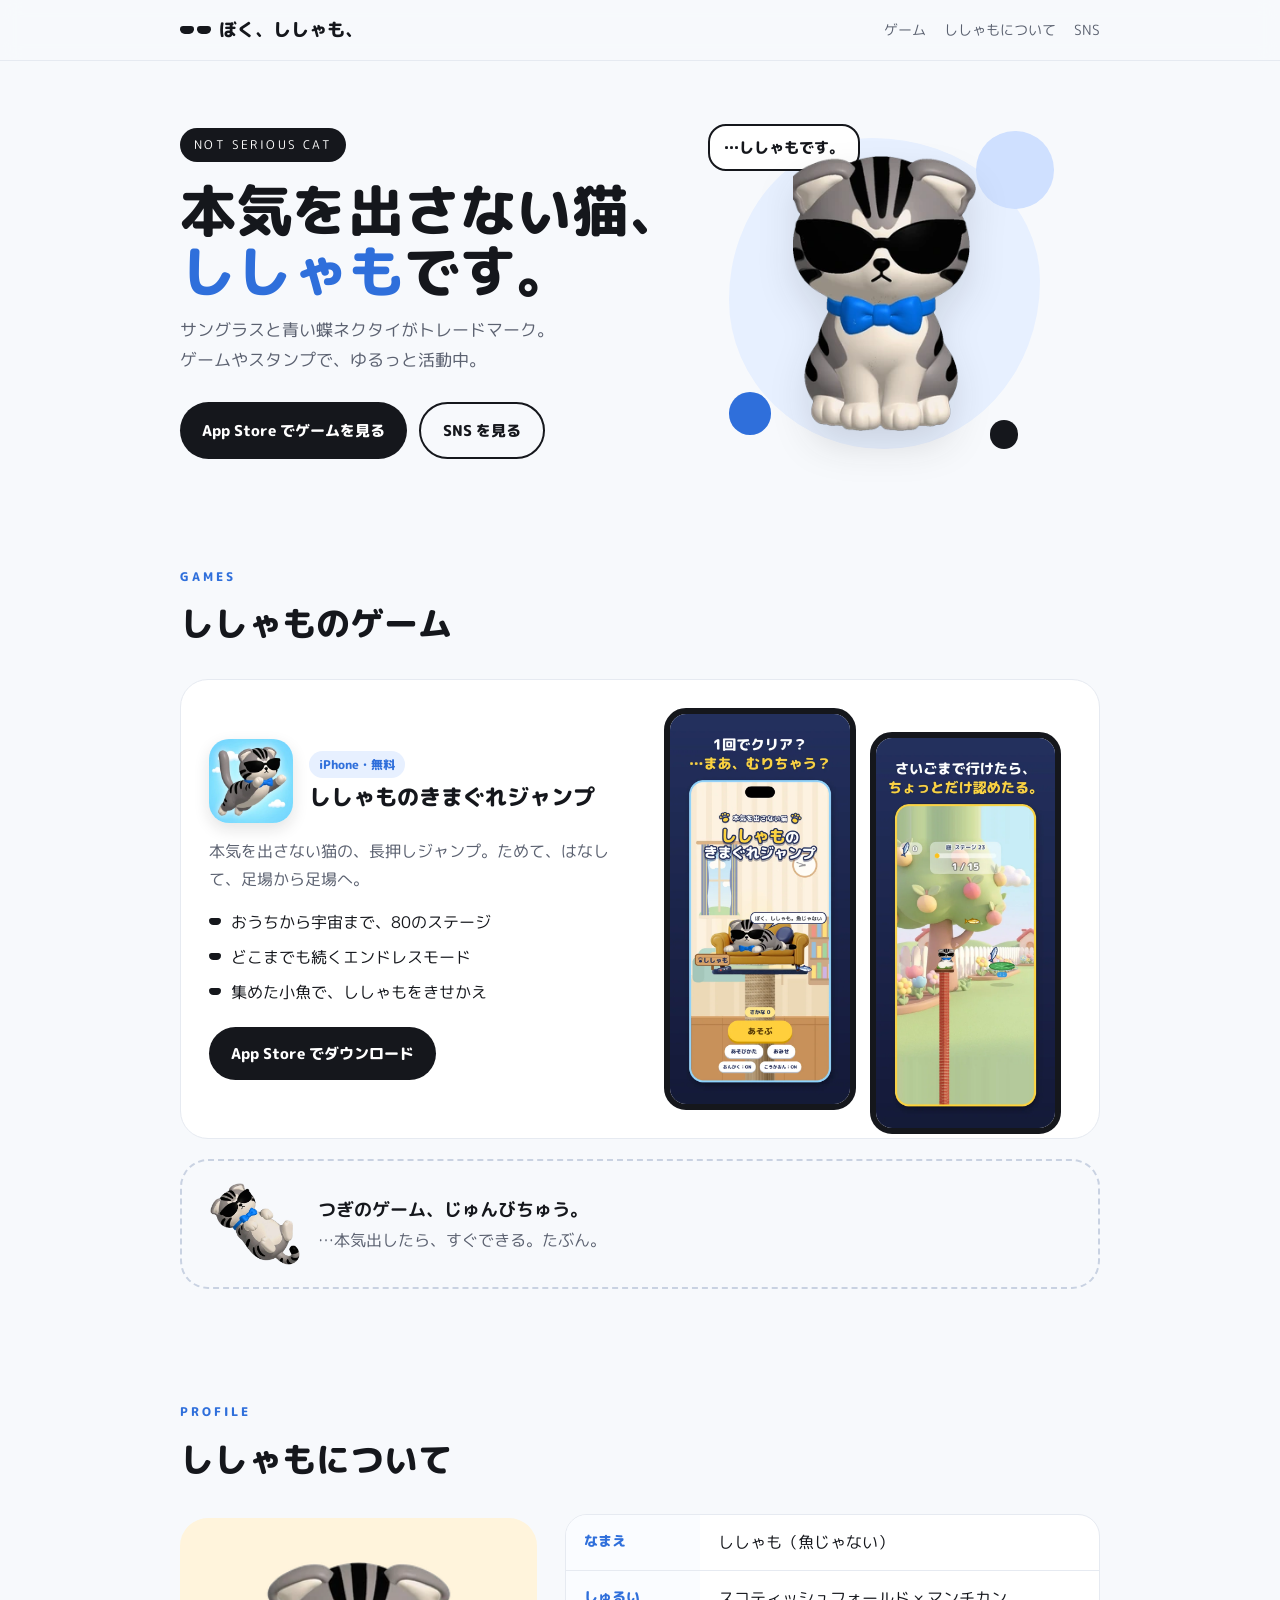
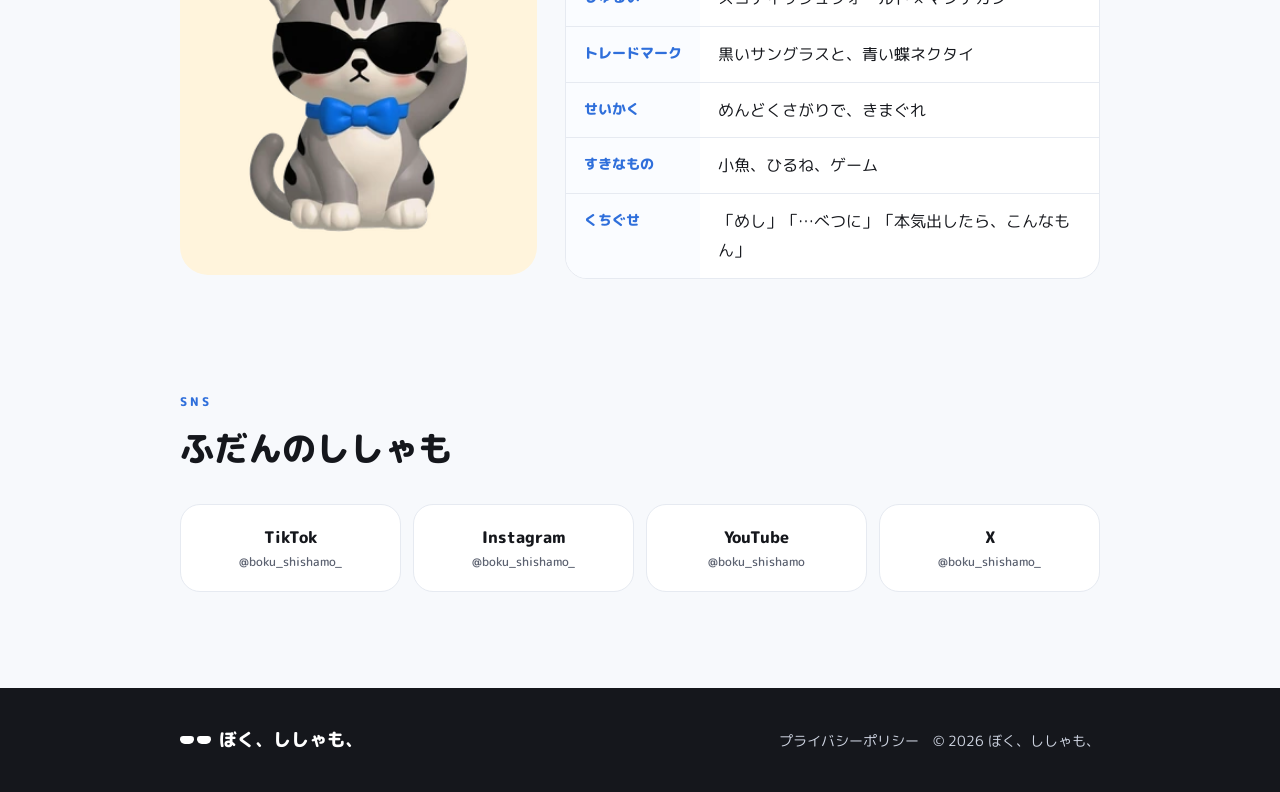
==== index.html @ 7cb2e0a2 "Add files via upload" ====
<!DOCTYPE html>
<html lang="ja">
<head>
<meta charset="UTF-8">
<meta name="viewport" content="width=device-width, initial-scale=1">
<title>ぼく、ししゃも、｜本気を出さない猫 公式サイト</title>
<meta name="description" content="本気を出さない猫「ししゃも」の公式サイト。ゲーム「ししゃものきまぐれジャンプ」配信中。">
<meta property="og:title" content="ぼく、ししゃも、｜本気を出さない猫 公式サイト">
<meta property="og:description" content="…魚じゃないです。本気出さない猫やってます。">
<meta property="og:image" content="https://shishamo-official.github.io/ogp.jpg">
<link rel="apple-touch-icon" href="apple-touch-icon.png">
<link rel="icon" href="apple-touch-icon.png">
<link rel="preconnect" href="https://fonts.googleapis.com">
<link rel="preconnect" href="https://fonts.gstatic.com" crossorigin>
<link href="https://fonts.googleapis.com/css2?family=M+PLUS+Rounded+1c:wght@500;800&display=swap" rel="stylesheet">
<style>
:root{--ink:#15171c;--sub:#5b6170;--blue:#2f6fdb;--sky:#e7f0ff;--bg:#f7f9fc;--card:#fff;--line:#e6eaf1;--cream:#fff4dc}
*{box-sizing:border-box;margin:0}
body{background:var(--bg);color:var(--ink);font:16px/1.8 "M PLUS Rounded 1c","Hiragino Maru Gothic ProN",system-ui,sans-serif;-webkit-font-smoothing:antialiased}
a{color:inherit;text-decoration:none}
.wrap{max-width:960px;margin:0 auto;padding:0 20px}
header.nav{position:sticky;top:0;z-index:10;background:rgba(247,249,252,.85);backdrop-filter:blur(10px);border-bottom:1px solid var(--line)}
.nav .wrap{display:flex;align-items:center;justify-content:space-between;height:60px}
.logo{display:flex;align-items:center;gap:8px;font-weight:800;font-size:18px}
.glasses{display:inline-flex;gap:3px}.glasses i{display:block;width:14px;height:8px;background:var(--ink);border-radius:4px 4px 6px 6px}
.nav ul{display:flex;gap:18px;list-style:none;padding:0;font-size:14px;color:var(--sub)}
.nav ul a:hover{color:var(--blue)}
.hero{padding:56px 0 40px}
.hero .wrap{display:grid;grid-template-columns:1.1fr .9fr;gap:24px;align-items:center}
.pill{display:inline-block;background:var(--ink);color:#fff;font-size:12px;letter-spacing:.2em;padding:6px 14px;border-radius:999px}
h1{font-size:clamp(34px,5.4vw,56px);line-height:1.1;font-weight:800;margin:18px 0 12px}
h1 .bl{color:var(--blue)}
.nw{white-space:nowrap}
.lead{color:var(--sub);font-size:17px}
.cta{display:flex;flex-wrap:wrap;gap:12px;margin-top:26px}
.btn{display:inline-flex;align-items:center;gap:10px;border-radius:999px;padding:13px 22px;font-weight:800;font-size:15px;transition:transform .15s}
.btn:hover{transform:translateY(-2px)}
.btn.dark{background:var(--ink);color:#fff}
.btn.line{border:2px solid var(--ink)}
.stage{position:relative;aspect-ratio:1;display:grid;place-items:center}
.blob{position:absolute;inset:6%;background:var(--sky);border-radius:46% 54% 50% 50%/52% 46% 54% 48%}
.dot{position:absolute;border-radius:50%}
.d1{width:22%;height:22%;background:#cfe0ff;right:2%;top:4%}.d2{width:12%;height:12%;background:var(--blue);left:6%;bottom:10%}.d3{width:8%;height:8%;background:var(--ink);right:12%;bottom:6%}
.cat{position:relative;width:52%;cursor:pointer;filter:drop-shadow(0 18px 18px rgba(21,23,28,.12));animation:float 4s ease-in-out infinite;user-select:none;-webkit-user-drag:none}
@keyframes float{50%{transform:translateY(-8px)}}
.bubble{position:absolute;top:2%;left:0;background:#fff;border:2px solid var(--ink);border-radius:18px;padding:8px 14px;font-weight:800;font-size:15px;white-space:nowrap}
.bubble:after{content:"";position:absolute;right:18px;bottom:-10px;width:14px;height:14px;background:#fff;border-right:2px solid var(--ink);border-bottom:2px solid var(--ink);transform:rotate(45deg)}
section{padding:56px 0}
.label{font-size:12px;letter-spacing:.25em;color:var(--blue);font-weight:800}
h2{font-size:clamp(26px,4vw,34px);font-weight:800;margin:6px 0 24px}
.game{background:var(--card);border:1px solid var(--line);border-radius:28px;padding:28px;display:grid;grid-template-columns:1fr 1fr;gap:28px;align-items:center}
.ghead{display:flex;gap:16px;align-items:center}
.ghead img{width:84px;height:84px;border-radius:20px;box-shadow:0 6px 16px rgba(21,23,28,.12)}
.tag{display:inline-block;background:var(--sky);color:var(--blue);font-size:12px;font-weight:800;padding:3px 10px;border-radius:999px}
.game h3{font-size:22px;font-weight:800;line-height:1.35;margin-top:4px}
.game p{color:var(--sub);margin:14px 0 4px}
.feats{list-style:none;padding:0;margin:14px 0 20px;display:grid;gap:6px}
.feats li{padding-left:22px;position:relative}.feats li:before{content:"";position:absolute;left:0;top:.62em;width:12px;height:7px;background:var(--ink);border-radius:3px 3px 5px 5px}
.shots{display:flex;gap:14px;justify-content:center}
.shots img{width:46%;border-radius:22px;border:6px solid var(--ink);background:var(--ink)}
.shots img:last-child{transform:translateY(24px)}
.next{margin-top:20px;border:2px dashed #c9d2e2;border-radius:28px;padding:22px 28px;display:flex;align-items:center;gap:18px;color:var(--sub)}
.next img{width:90px}
.next b{color:var(--ink);font-size:18px}
.profile{display:grid;grid-template-columns:.8fr 1.2fr;gap:28px;align-items:center}
.profile .ph{background:var(--cream);border-radius:28px;aspect-ratio:1;display:grid;place-items:center}
.profile .ph img{width:62%}
dl{display:grid;grid-template-columns:auto 1fr;gap:0;background:var(--card);border:1px solid var(--line);border-radius:22px;overflow:hidden}
dt,dd{padding:13px 18px;border-bottom:1px solid var(--line)}
dt{font-weight:800;font-size:14px;color:var(--blue);background:#fafcff}
dl>*:nth-last-child(-n+2){border-bottom:0}
.sns{display:grid;grid-template-columns:repeat(4,1fr);gap:12px}
.sns a{background:var(--card);border:1px solid var(--line);border-radius:20px;padding:18px 12px;text-align:center;font-weight:800;transition:transform .15s,border-color .15s}
.sns a:hover{transform:translateY(-2px);border-color:var(--blue)}
.sns small{display:block;color:var(--sub);font-weight:500;font-size:12px}
footer{background:var(--ink);color:#cfd5e2;margin-top:40px;padding:36px 0;font-size:14px}
footer .wrap{display:flex;flex-wrap:wrap;justify-content:space-between;gap:12px;align-items:center}
footer a:hover{color:#fff}
footer .logo{color:#fff}.footer .glasses i,footer .glasses i{background:#fff}
@media(max-width:760px){
 .nav ul{display:none}
 .hero{padding-top:28px}
 .hero .wrap,.game,.profile{grid-template-columns:1fr}
 .stage{order:-1;max-width:360px;margin:0 auto;width:100%}
 .hero .txt{text-align:center}
 .lead{font-size:14.5px}
 .bubble{top:-3%;left:0}.cta{justify-content:center}
 .game{padding:22px}.shots img:last-child{transform:none}
 .sns{grid-template-columns:repeat(2,1fr)}
 .profile .ph{max-width:300px;margin:0 auto;width:100%}
 dl{grid-template-columns:1fr}
 dt{border-bottom:0;padding-bottom:0;background:none;font-size:12px}
 dd{padding-top:2px}
}
</style>
</head>
<body>
<header class="nav"><div class="wrap">
  <a class="logo" href="#"><span class="glasses"><i></i><i></i></span>ぼく、ししゃも、</a>
  <ul><li><a href="#games">ゲーム</a></li><li><a href="#about">ししゃもについて</a></li><li><a href="#sns">SNS</a></li></ul>
</div></header>

<section class="hero"><div class="wrap">
  <div class="txt">
    <span class="pill">NOT SERIOUS CAT</span>
    <h1><span class="nw">本気を出さない猫、</span><br><span class="bl">ししゃも</span>です。</h1>
    <p class="lead">サングラスと青い蝶ネクタイがトレードマーク。<br>ゲームやスタンプで、ゆるっと活動中。</p>
    <div class="cta">
      <a class="btn dark" href="https://apps.apple.com/jp/app/id6834846953" target="_blank" rel="noopener">App Store でゲームを見る</a>
      <a class="btn line" href="#sns">SNS を見る</a>
    </div>
  </div>
  <div class="stage">
    <div class="blob"></div><div class="dot d1"></div><div class="dot d2"></div><div class="dot d3"></div>
    <div class="bubble" id="bubble">…ししゃもです。</div>
    <img class="cat" id="cat" src="cat.webp" alt="サングラスをかけた猫のししゃも">
  </div>
</div></section>

<section id="games"><div class="wrap">
  <div class="label">GAMES</div>
  <h2>ししゃものゲーム</h2>
  <div class="game">
    <div>
      <div class="ghead">
        <img src="icon_jump.webp" alt="ししゃものきまぐれジャンプのアイコン">
        <div><span class="tag">iPhone・無料</span><h3>ししゃものきまぐれジャンプ</h3></div>
      </div>
      <p>本気を出さない猫の、長押しジャンプ。ためて、はなして、足場から足場へ。</p>
      <ul class="feats">
        <li>おうちから宇宙まで、80のステージ</li>
        <li>どこまでも続くエンドレスモード</li>
        <li>集めた小魚で、ししゃもをきせかえ</li>
      </ul>
      <a class="btn dark" href="https://apps.apple.com/jp/app/id6834846953" target="_blank" rel="noopener">App Store でダウンロード</a>
    </div>
    <div class="shots">
      <img src="jump_shot1.webp" alt="ゲーム画面1">
      <img src="jump_shot2.webp" alt="ゲーム画面2">
    </div>
  </div>
  <div class="next">
    <img src="cat_belly.webp" alt="">
    <div><b>つぎのゲーム、じゅんびちゅう。</b><br>…本気出したら、すぐできる。たぶん。</div>
  </div>
</div></section>

<section id="about"><div class="wrap">
  <div class="label">PROFILE</div>
  <h2>ししゃもについて</h2>
  <div class="profile">
    <div class="ph"><img src="cat_shy.webp" alt="てれるししゃも"></div>
    <dl>
      <dt>なまえ</dt><dd>ししゃも（魚じゃない）</dd>
      <dt>しゅるい</dt><dd>スコティッシュフォールド × マンチカン</dd>
      <dt>トレードマーク</dt><dd>黒いサングラスと、青い蝶ネクタイ</dd>
      <dt>せいかく</dt><dd>めんどくさがりで、きまぐれ</dd>
      <dt>すきなもの</dt><dd>小魚、ひるね、ゲーム</dd>
      <dt>くちぐせ</dt><dd>「めし」「…べつに」「本気出したら、こんなもん」</dd>
    </dl>
  </div>
</div></section>

<section id="sns"><div class="wrap">
  <div class="label">SNS</div>
  <h2>ふだんのししゃも</h2>
  <div class="sns">
    <a href="https://www.tiktok.com/@boku_shishamo_" target="_blank" rel="noopener">TikTok<small>@boku_shishamo_</small></a>
    <a href="https://www.instagram.com/boku_shishamo_/" target="_blank" rel="noopener">Instagram<small>@boku_shishamo_</small></a>
    <a href="https://www.youtube.com/@boku_shishamo" target="_blank" rel="noopener">YouTube<small>@boku_shishamo</small></a>
    <a href="https://x.com/boku_shishamo_" target="_blank" rel="noopener">X<small>@boku_shishamo_</small></a>
  </div>
</div></section>

<footer><div class="wrap">
  <span class="logo"><span class="glasses"><i></i><i></i></span>ぼく、ししゃも、</span>
  <span><a href="https://claude.ai/artifact/ELdtpwJUZTx5S5JK9MBKFC" target="_blank" rel="noopener">プライバシーポリシー</a>　© 2026 ぼく、ししゃも、</span>
</div></footer>

<script>
const lines=['…ししゃもです。','…なに？','めし？','めしくれるの？','ちがうなら さわらないで','ぼく、ししゃも。魚じゃない','…べつに'];
let n=0;const b=document.getElementById('bubble');
document.getElementById('cat').addEventListener('click',()=>{n=(n+1)%lines.length;b.textContent=lines[n];});
</script>
</body>
</html>
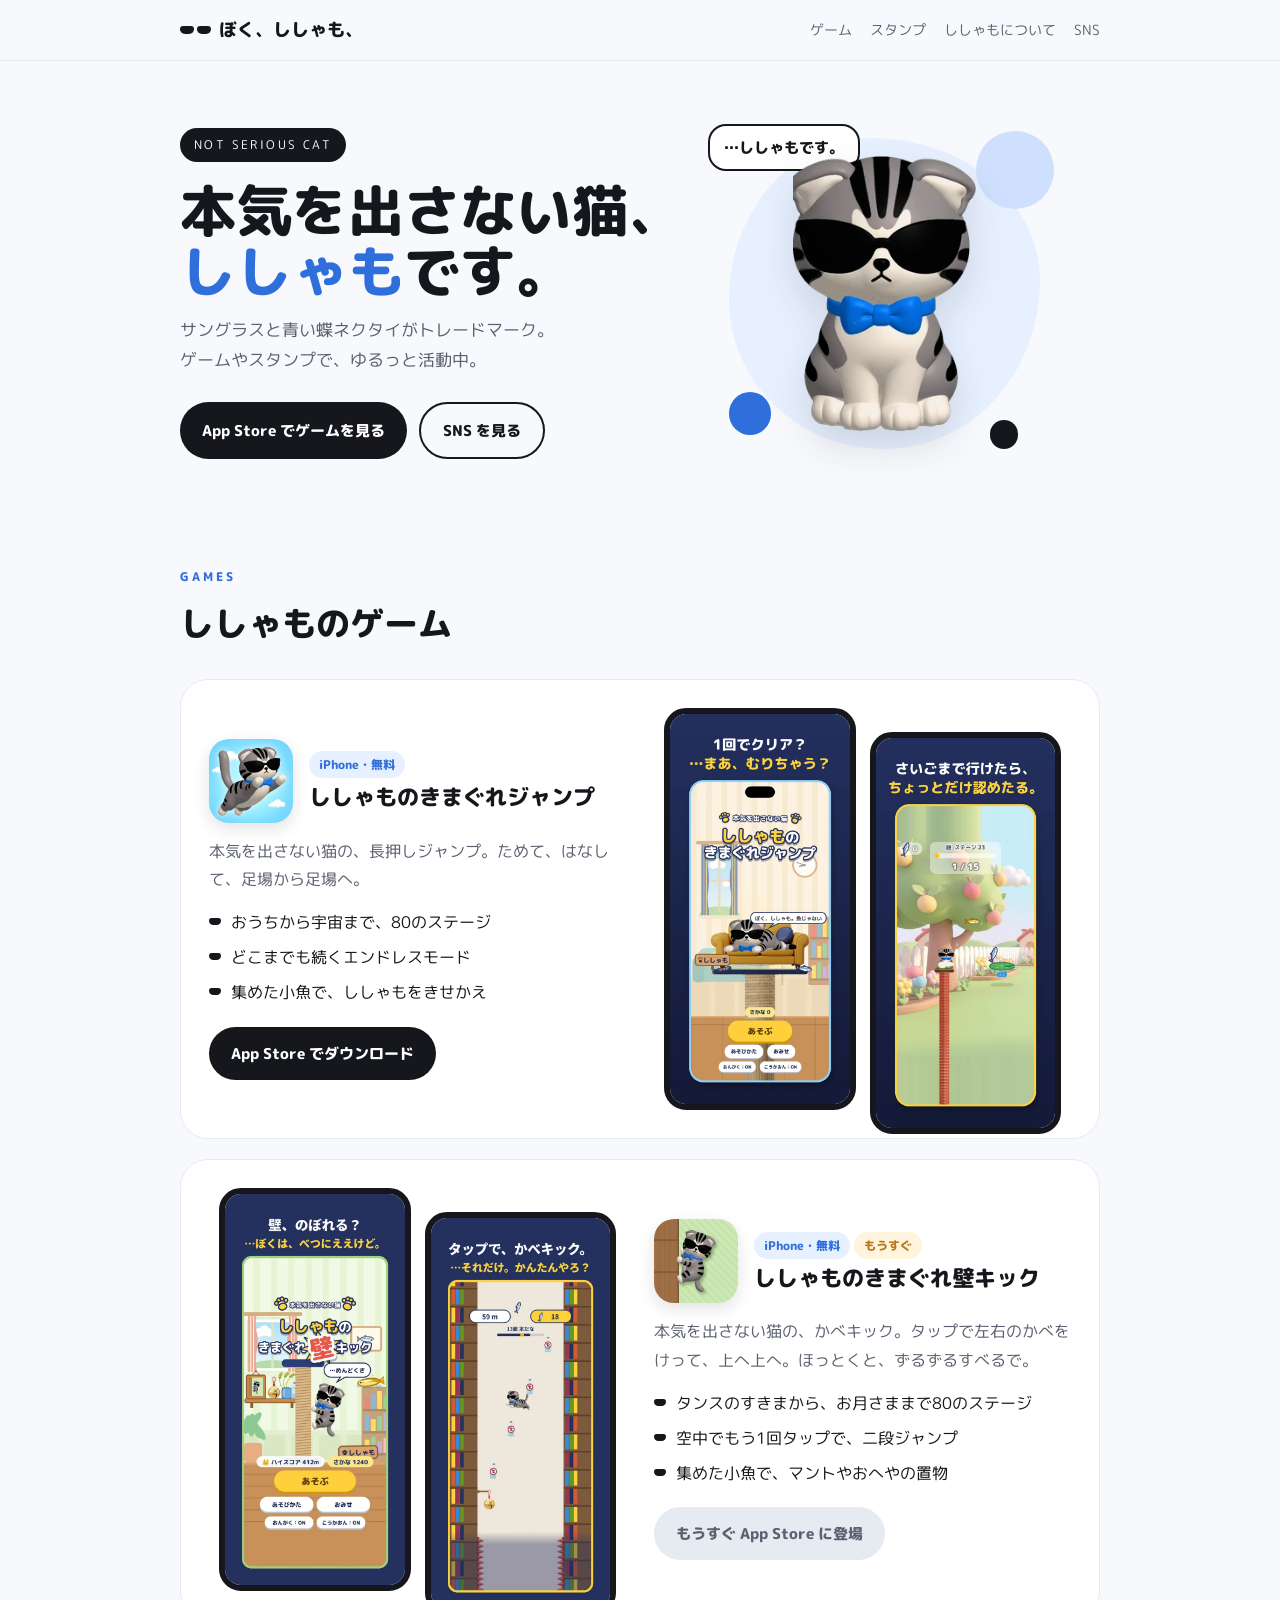
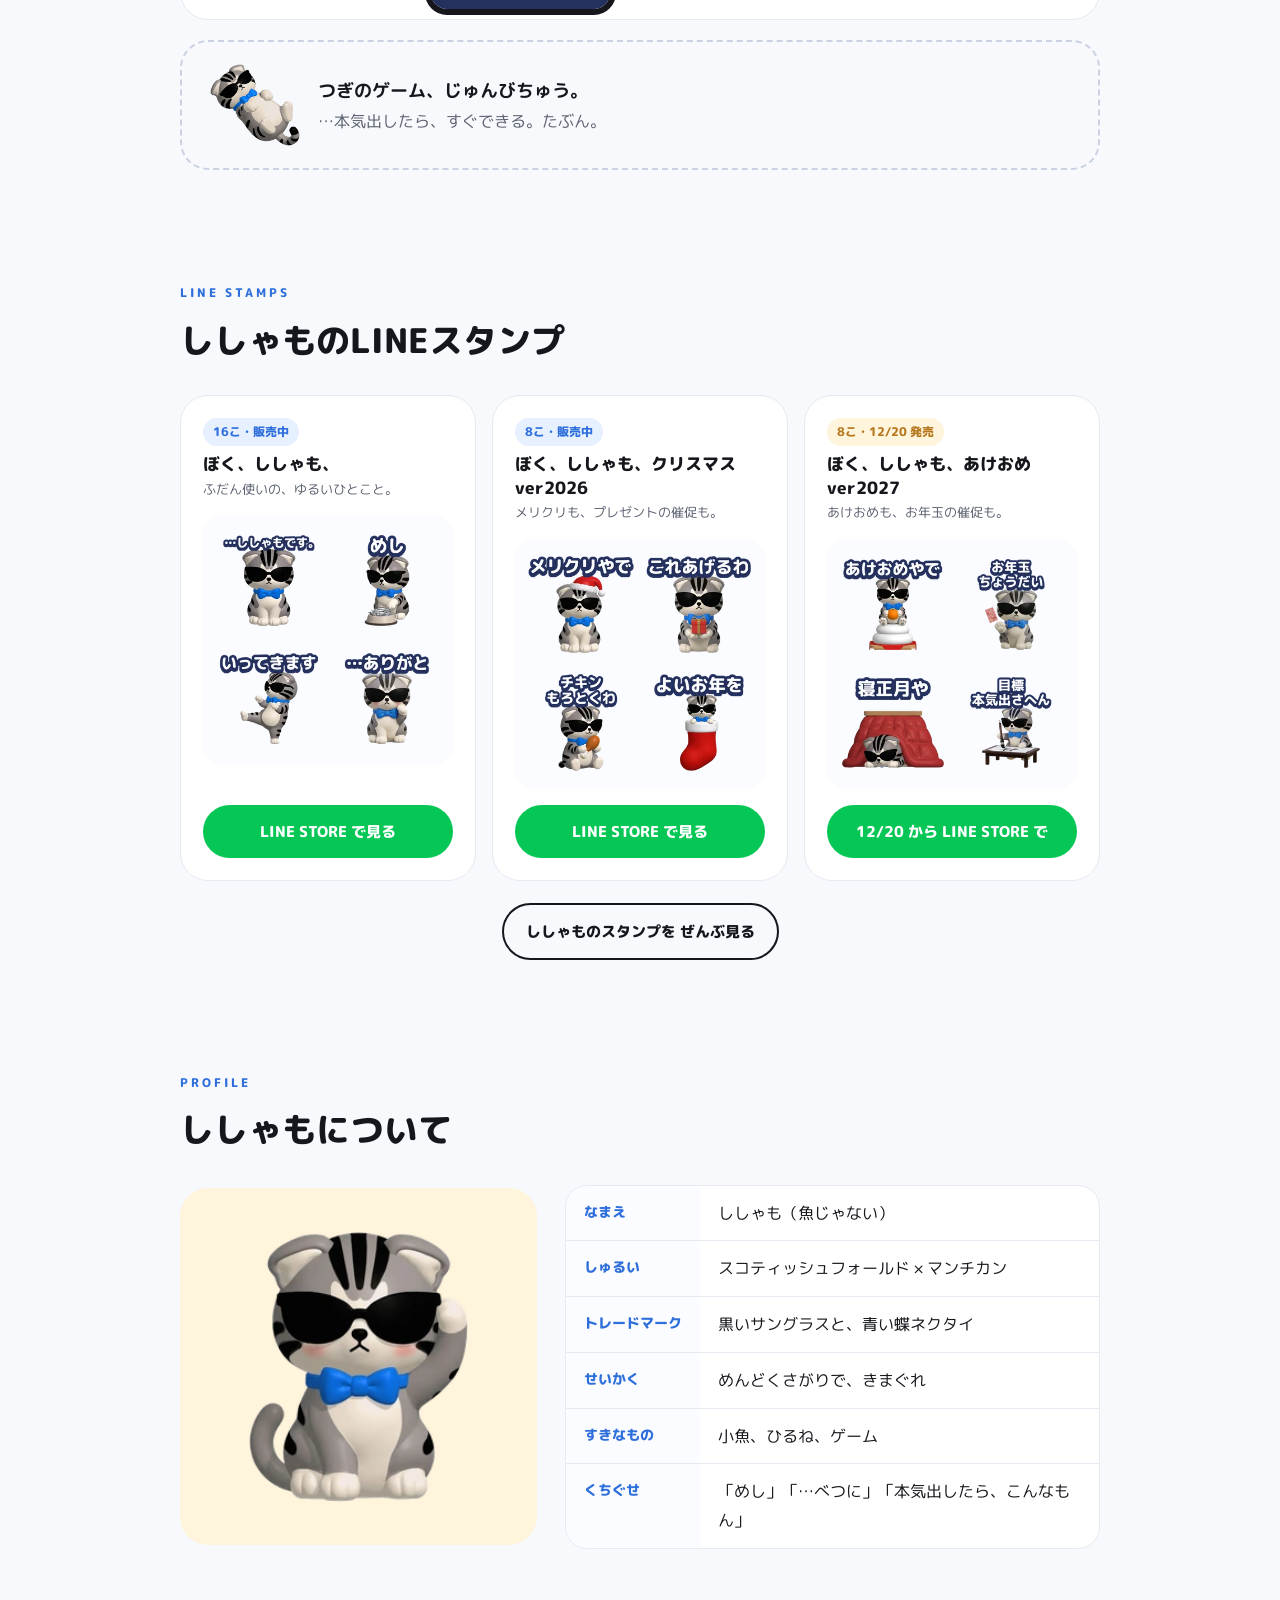
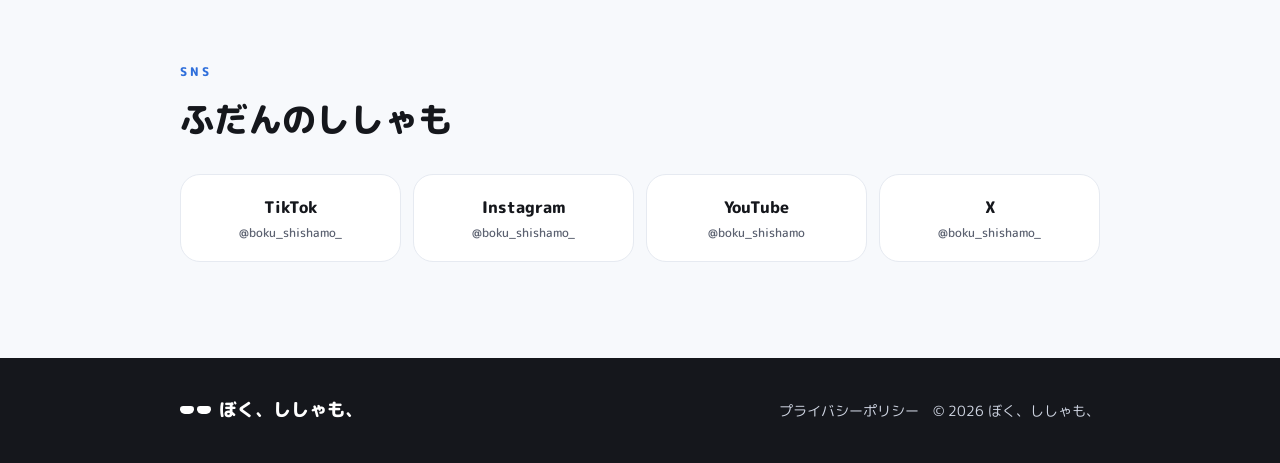
==== commit 594ec0fb: "壁キックとLINEスタンプを追加" ====
--- a/index.html
+++ b/index.html
@@ -4,7 +4,7 @@
 <meta charset="UTF-8">
 <meta name="viewport" content="width=device-width, initial-scale=1">
 <title>ぼく、ししゃも、｜本気を出さない猫 公式サイト</title>
-<meta name="description" content="本気を出さない猫「ししゃも」の公式サイト。ゲーム「ししゃものきまぐれジャンプ」配信中。">
+<meta name="description" content="本気を出さない猫「ししゃも」の公式サイト。ゲーム「ししゃものきまぐれジャンプ」「ししゃものきまぐれ壁キック」、LINEスタンプ「ぼく、ししゃも、」。">
 <meta property="og:title" content="ぼく、ししゃも、｜本気を出さない猫 公式サイト">
 <meta property="og:description" content="…魚じゃないです。本気出さない猫やってます。">
 <meta property="og:image" content="https://shishamo-official.github.io/ogp.jpg">
@@ -59,6 +59,20 @@
 .shots{display:flex;gap:14px;justify-content:center}
 .shots img{width:46%;border-radius:22px;border:6px solid var(--ink);background:var(--ink)}
 .shots img:last-child{transform:translateY(24px)}
+.game+.game{margin-top:20px}
+.game.rev>.shots{order:-1}
+.tag.soon{background:#fff4dc;color:#b7791f;margin-left:4px}
+.btn.wait{background:#e6eaf1;color:var(--sub);cursor:default}.btn.wait:hover{transform:none}
+.stamps{display:grid;grid-template-columns:repeat(3,1fr);gap:16px}
+.sset{background:var(--card);border:1px solid var(--line);border-radius:28px;padding:22px;display:flex;flex-direction:column}
+.sset h3{font-size:17px;font-weight:800;line-height:1.4;margin:6px 0 2px}
+.sset .meta{color:var(--sub);font-size:13px}
+.sgrid{display:grid;grid-template-columns:repeat(2,1fr);gap:6px;margin:14px 0 16px;background:#fafcff;border-radius:18px;padding:10px}
+.sgrid img{width:100%;aspect-ratio:1;object-fit:contain}
+.sset .btn{margin-top:auto;justify-content:center}
+.sset .tag{align-self:flex-start;margin-left:0}
+.btn.lgreen{background:#06c755;color:#fff}
+.allst{text-align:center;margin-top:22px}
 .next{margin-top:20px;border:2px dashed #c9d2e2;border-radius:28px;padding:22px 28px;display:flex;align-items:center;gap:18px;color:var(--sub)}
 .next img{width:90px}
 .next b{color:var(--ink);font-size:18px}
@@ -80,7 +94,9 @@
 @media(max-width:760px){
  .nav ul{display:none}
  .hero{padding-top:28px}
- .hero .wrap,.game,.profile{grid-template-columns:1fr}
+ .hero .wrap,.game,.profile,.stamps{grid-template-columns:1fr}
+ .game.rev>.shots{order:0}
+ .sgrid{grid-template-columns:repeat(4,1fr)}
  .stage{order:-1;max-width:360px;margin:0 auto;width:100%}
  .hero .txt{text-align:center}
  .lead{font-size:14.5px}
@@ -97,7 +113,7 @@
 <body>
 <header class="nav"><div class="wrap">
   <a class="logo" href="#"><span class="glasses"><i></i><i></i></span>ぼく、ししゃも、</a>
-  <ul><li><a href="#games">ゲーム</a></li><li><a href="#about">ししゃもについて</a></li><li><a href="#sns">SNS</a></li></ul>
+  <ul><li><a href="#games">ゲーム</a></li><li><a href="#stamps">スタンプ</a></li><li><a href="#about">ししゃもについて</a></li><li><a href="#sns">SNS</a></li></ul>
 </div></header>
 
 <section class="hero"><div class="wrap">
@@ -139,10 +155,58 @@
       <img src="jump_shot2.webp" alt="ゲーム画面2">
     </div>
   </div>
+  <div class="game rev">
+    <div class="shots">
+      <img src="kick_shot1.webp" alt="壁キックのゲーム画面1">
+      <img src="kick_shot2.webp" alt="壁キックのゲーム画面2">
+    </div>
+    <div>
+      <div class="ghead">
+        <img src="icon_kick.webp" alt="ししゃものきまぐれ壁キックのアイコン">
+        <div><span class="tag">iPhone・無料</span><span class="tag soon" id="kickSoon">もうすぐ</span><h3>ししゃものきまぐれ壁キック</h3></div>
+      </div>
+      <p>本気を出さない猫の、かべキック。タップで左右のかべをけって、上へ上へ。ほっとくと、ずるずるすべるで。</p>
+      <ul class="feats">
+        <li>タンスのすきまから、お月さままで80のステージ</li>
+        <li>空中でもう1回タップで、二段ジャンプ</li>
+        <li>集めた小魚で、マントやおへやの置物</li>
+      </ul>
+      <span class="btn wait" id="kickBtn">もうすぐ App Store に登場</span>
+    </div>
+  </div>
   <div class="next">
     <img src="cat_belly.webp" alt="">
     <div><b>つぎのゲーム、じゅんびちゅう。</b><br>…本気出したら、すぐできる。たぶん。</div>
   </div>
+</div></section>
+
+<section id="stamps"><div class="wrap">
+  <div class="label">LINE STAMPS</div>
+  <h2>ししゃものLINEスタンプ</h2>
+  <div class="stamps">
+    <div class="sset">
+      <span class="tag">16こ・販売中</span>
+      <h3>ぼく、ししゃも、</h3>
+      <div class="meta">ふだん使いの、ゆるいひとこと。</div>
+      <div class="sgrid"><img src="stamp_st1_01.webp" alt="…ししゃもです。"><img src="stamp_st1_05.webp" alt="めし"><img src="stamp_st1_12.webp" alt="いってきます"><img src="stamp_st1_15.webp" alt="…ありがと"></div>
+      <a class="btn lgreen" href="https://line.me/S/sticker/38131615" target="_blank" rel="noopener">LINE STORE で見る</a>
+    </div>
+    <div class="sset">
+      <span class="tag">8こ・販売中</span>
+      <h3>ぼく、ししゃも、クリスマスver2026</h3>
+      <div class="meta">メリクリも、プレゼントの催促も。</div>
+      <div class="sgrid"><img src="stamp_xm_01.webp" alt="メリクリやで"><img src="stamp_xm_02.webp" alt="これあげるわ"><img src="stamp_xm_05.webp" alt="チキン もろとくわ"><img src="stamp_xm_08.webp" alt="よいお年を"></div>
+      <a class="btn lgreen" href="https://line.me/S/sticker/38132204" target="_blank" rel="noopener">LINE STORE で見る</a>
+    </div>
+    <div class="sset">
+      <span class="tag soon">8こ・12/20 発売</span>
+      <h3>ぼく、ししゃも、あけおめver2027</h3>
+      <div class="meta">あけおめも、お年玉の催促も。</div>
+      <div class="sgrid"><img src="stamp_ny_01.webp" alt="あけおめやで"><img src="stamp_ny_04.webp" alt="お年玉ちょうだい"><img src="stamp_ny_05.webp" alt="寝正月や"><img src="stamp_ny_07.webp" alt="目標 本気出さへん"></div>
+      <a class="btn lgreen" href="https://line.me/S/shop/sticker/author/6840740" target="_blank" rel="noopener">12/20 から LINE STORE で</a>
+    </div>
+  </div>
+  <div class="allst"><a class="btn line" href="https://line.me/S/shop/sticker/author/6840740" target="_blank" rel="noopener">ししゃものスタンプを ぜんぶ見る</a></div>
 </div></section>
 
 <section id="about"><div class="wrap">
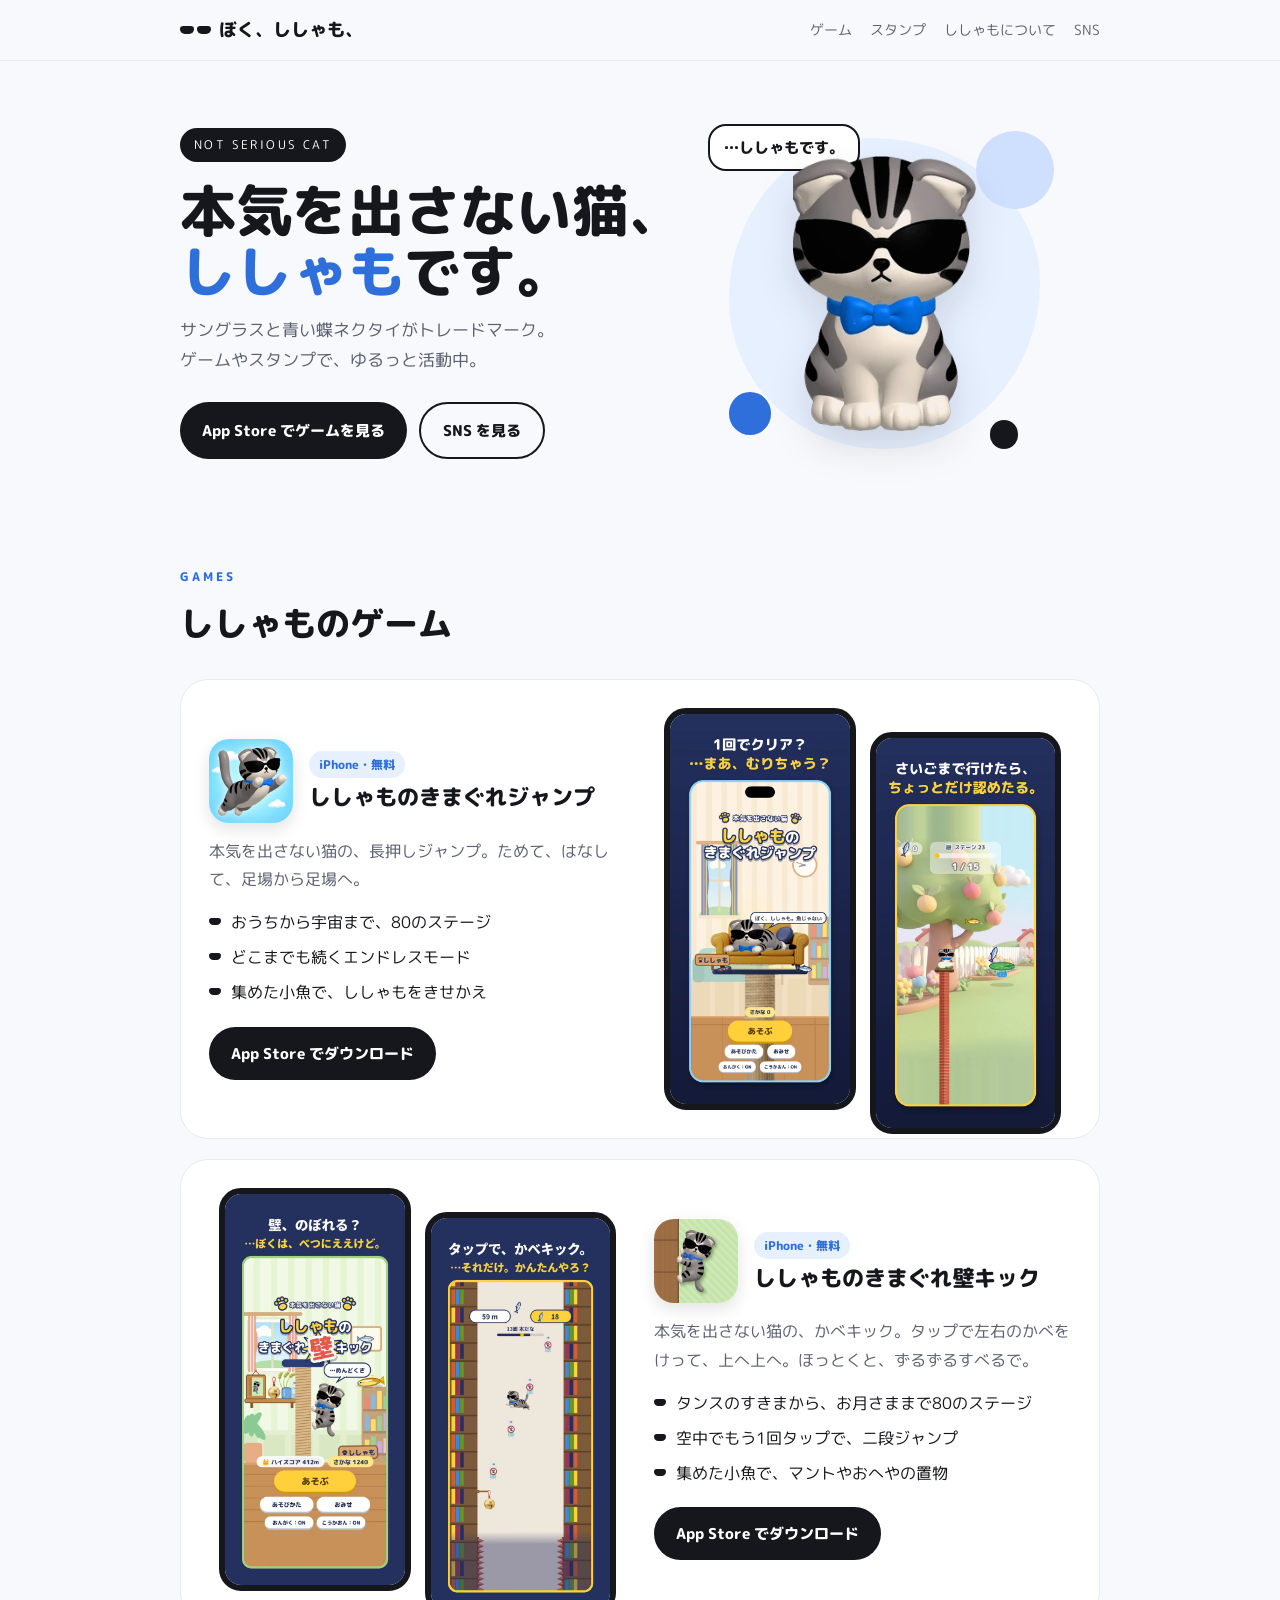
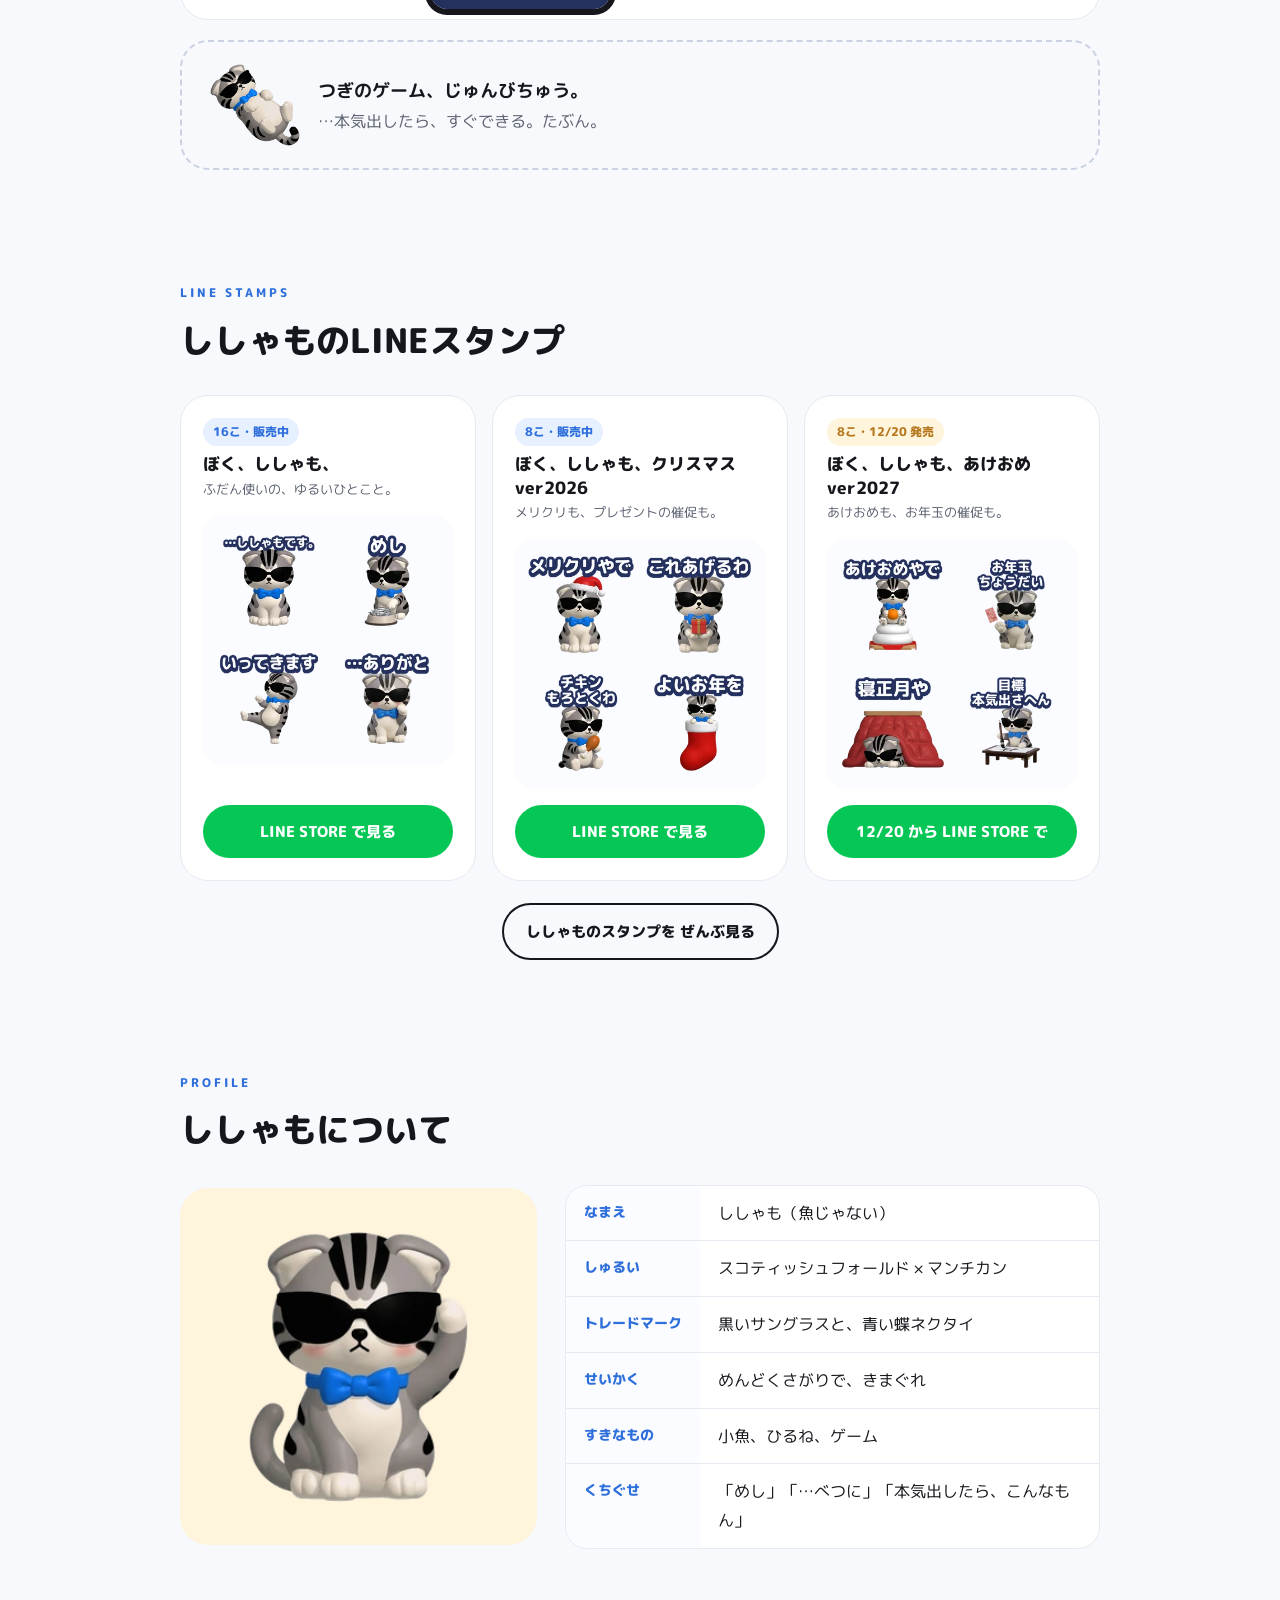
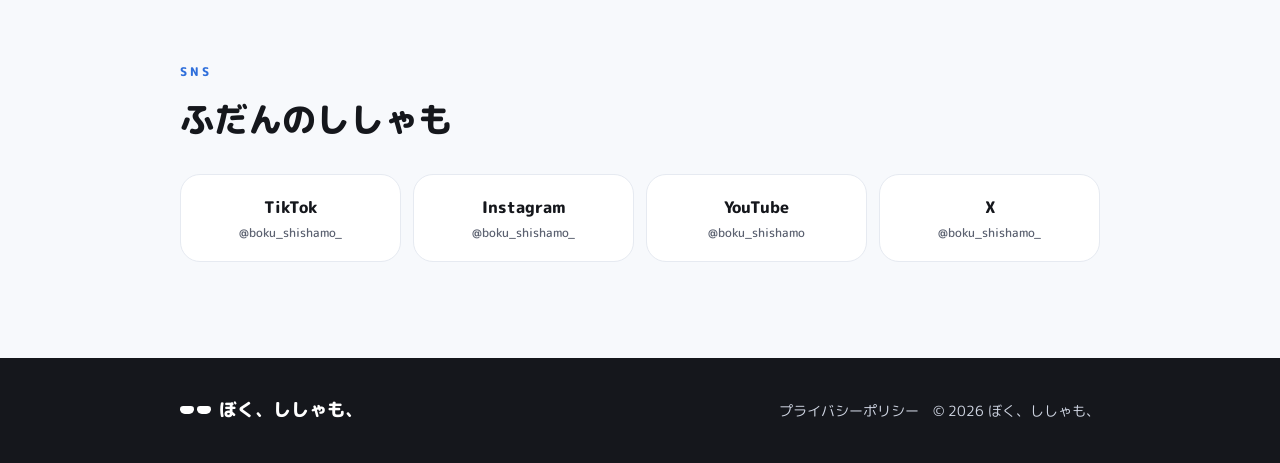
==== commit 65fb45db: "Update download button to link to App Store" ====
--- a/index.html
+++ b/index.html
@@ -163,7 +163,7 @@
     <div>
       <div class="ghead">
         <img src="icon_kick.webp" alt="ししゃものきまぐれ壁キックのアイコン">
-        <div><span class="tag">iPhone・無料</span><span class="tag soon" id="kickSoon">もうすぐ</span><h3>ししゃものきまぐれ壁キック</h3></div>
+        <div><span class="tag">iPhone・無料</span><h3>ししゃものきまぐれ壁キック</h3></div>
       </div>
       <p>本気を出さない猫の、かべキック。タップで左右のかべをけって、上へ上へ。ほっとくと、ずるずるすべるで。</p>
       <ul class="feats">
@@ -171,7 +171,7 @@
         <li>空中でもう1回タップで、二段ジャンプ</li>
         <li>集めた小魚で、マントやおへやの置物</li>
       </ul>
-      <span class="btn wait" id="kickBtn">もうすぐ App Store に登場</span>
+      <a class="btn dark" href="https://apps.apple.com/jp/app/id6837596086" target="_blank" rel="noopener">App Store でダウンロード</a>
     </div>
   </div>
   <div class="next">
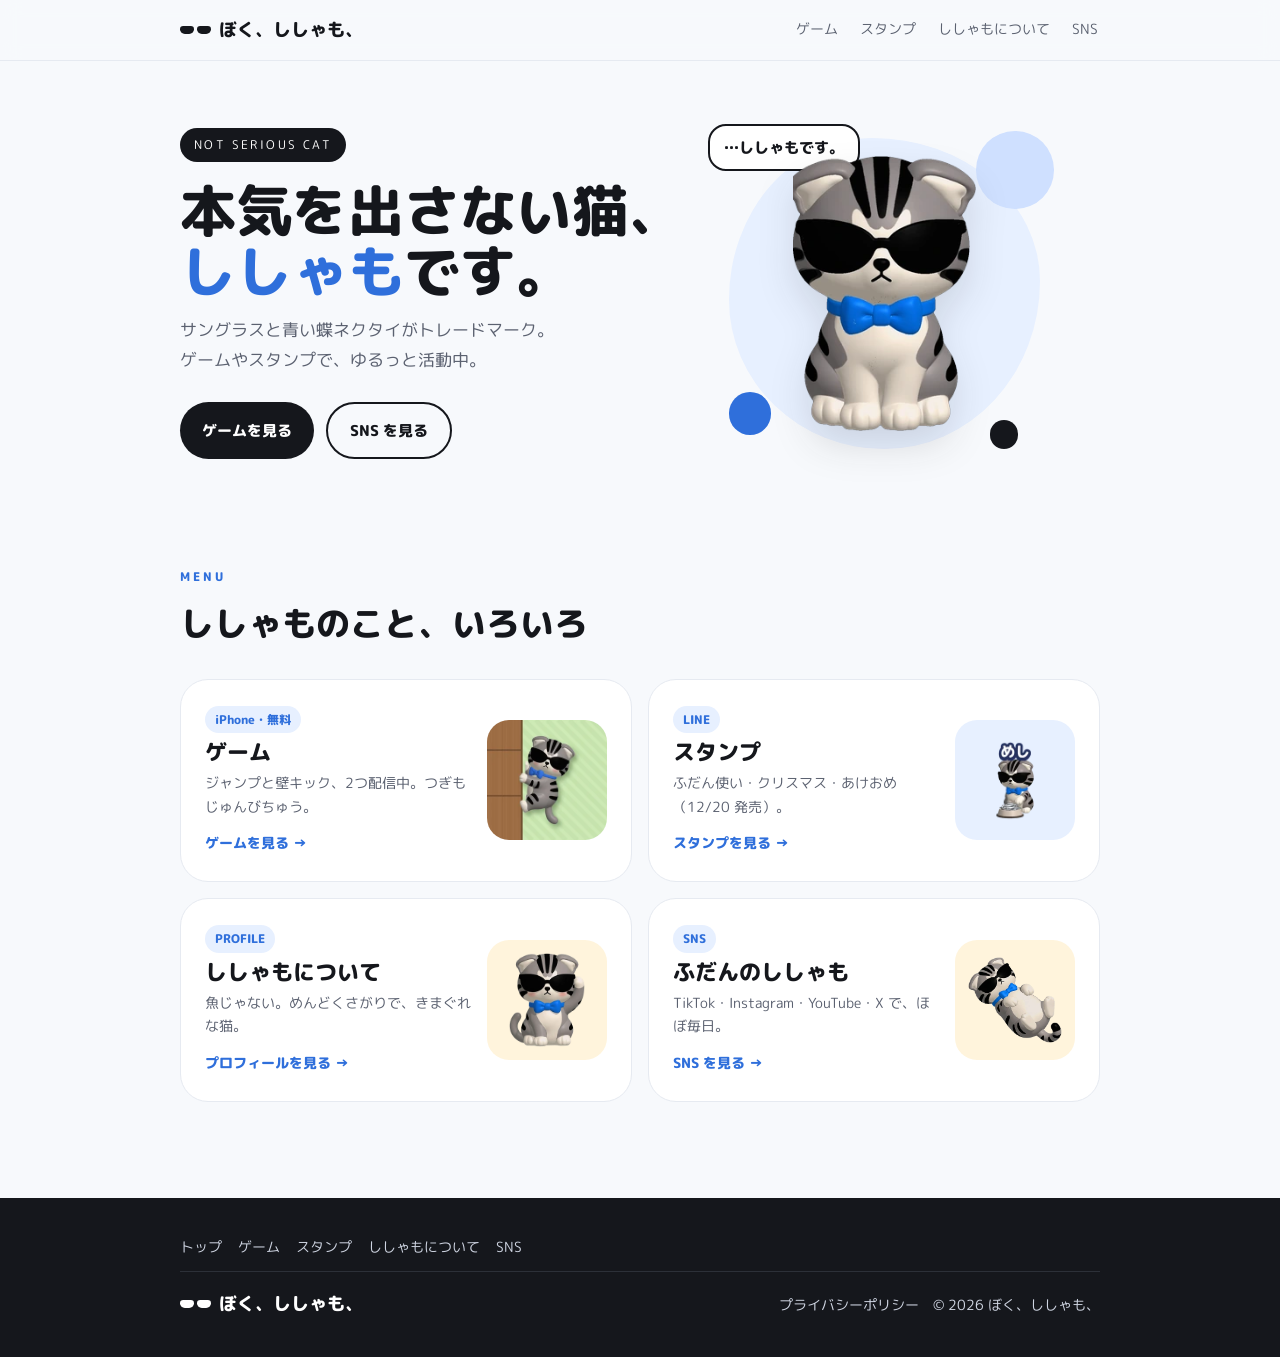
==== commit da312c2c: "Update index.html" ====
--- a/index.html
+++ b/index.html
@@ -8,112 +8,18 @@
 <meta property="og:title" content="ぼく、ししゃも、｜本気を出さない猫 公式サイト">
 <meta property="og:description" content="…魚じゃないです。本気出さない猫やってます。">
 <meta property="og:image" content="https://shishamo-official.github.io/ogp.jpg">
+<meta property="og:url" content="https://shishamo-official.github.io/">
 <link rel="apple-touch-icon" href="apple-touch-icon.png">
 <link rel="icon" href="apple-touch-icon.png">
 <link rel="preconnect" href="https://fonts.googleapis.com">
 <link rel="preconnect" href="https://fonts.gstatic.com" crossorigin>
 <link href="https://fonts.googleapis.com/css2?family=M+PLUS+Rounded+1c:wght@500;800&display=swap" rel="stylesheet">
-<style>
-:root{--ink:#15171c;--sub:#5b6170;--blue:#2f6fdb;--sky:#e7f0ff;--bg:#f7f9fc;--card:#fff;--line:#e6eaf1;--cream:#fff4dc}
-*{box-sizing:border-box;margin:0}
-body{background:var(--bg);color:var(--ink);font:16px/1.8 "M PLUS Rounded 1c","Hiragino Maru Gothic ProN",system-ui,sans-serif;-webkit-font-smoothing:antialiased}
-a{color:inherit;text-decoration:none}
-.wrap{max-width:960px;margin:0 auto;padding:0 20px}
-header.nav{position:sticky;top:0;z-index:10;background:rgba(247,249,252,.85);backdrop-filter:blur(10px);border-bottom:1px solid var(--line)}
-.nav .wrap{display:flex;align-items:center;justify-content:space-between;height:60px}
-.logo{display:flex;align-items:center;gap:8px;font-weight:800;font-size:18px}
-.glasses{display:inline-flex;gap:3px}.glasses i{display:block;width:14px;height:8px;background:var(--ink);border-radius:4px 4px 6px 6px}
-.nav ul{display:flex;gap:18px;list-style:none;padding:0;font-size:14px;color:var(--sub)}
-.nav ul a:hover{color:var(--blue)}
-.hero{padding:56px 0 40px}
-.hero .wrap{display:grid;grid-template-columns:1.1fr .9fr;gap:24px;align-items:center}
-.pill{display:inline-block;background:var(--ink);color:#fff;font-size:12px;letter-spacing:.2em;padding:6px 14px;border-radius:999px}
-h1{font-size:clamp(34px,5.4vw,56px);line-height:1.1;font-weight:800;margin:18px 0 12px}
-h1 .bl{color:var(--blue)}
-.nw{white-space:nowrap}
-.lead{color:var(--sub);font-size:17px}
-.cta{display:flex;flex-wrap:wrap;gap:12px;margin-top:26px}
-.btn{display:inline-flex;align-items:center;gap:10px;border-radius:999px;padding:13px 22px;font-weight:800;font-size:15px;transition:transform .15s}
-.btn:hover{transform:translateY(-2px)}
-.btn.dark{background:var(--ink);color:#fff}
-.btn.line{border:2px solid var(--ink)}
-.stage{position:relative;aspect-ratio:1;display:grid;place-items:center}
-.blob{position:absolute;inset:6%;background:var(--sky);border-radius:46% 54% 50% 50%/52% 46% 54% 48%}
-.dot{position:absolute;border-radius:50%}
-.d1{width:22%;height:22%;background:#cfe0ff;right:2%;top:4%}.d2{width:12%;height:12%;background:var(--blue);left:6%;bottom:10%}.d3{width:8%;height:8%;background:var(--ink);right:12%;bottom:6%}
-.cat{position:relative;width:52%;cursor:pointer;filter:drop-shadow(0 18px 18px rgba(21,23,28,.12));animation:float 4s ease-in-out infinite;user-select:none;-webkit-user-drag:none}
-@keyframes float{50%{transform:translateY(-8px)}}
-.bubble{position:absolute;top:2%;left:0;background:#fff;border:2px solid var(--ink);border-radius:18px;padding:8px 14px;font-weight:800;font-size:15px;white-space:nowrap}
-.bubble:after{content:"";position:absolute;right:18px;bottom:-10px;width:14px;height:14px;background:#fff;border-right:2px solid var(--ink);border-bottom:2px solid var(--ink);transform:rotate(45deg)}
-section{padding:56px 0}
-.label{font-size:12px;letter-spacing:.25em;color:var(--blue);font-weight:800}
-h2{font-size:clamp(26px,4vw,34px);font-weight:800;margin:6px 0 24px}
-.game{background:var(--card);border:1px solid var(--line);border-radius:28px;padding:28px;display:grid;grid-template-columns:1fr 1fr;gap:28px;align-items:center}
-.ghead{display:flex;gap:16px;align-items:center}
-.ghead img{width:84px;height:84px;border-radius:20px;box-shadow:0 6px 16px rgba(21,23,28,.12)}
-.tag{display:inline-block;background:var(--sky);color:var(--blue);font-size:12px;font-weight:800;padding:3px 10px;border-radius:999px}
-.game h3{font-size:22px;font-weight:800;line-height:1.35;margin-top:4px}
-.game p{color:var(--sub);margin:14px 0 4px}
-.feats{list-style:none;padding:0;margin:14px 0 20px;display:grid;gap:6px}
-.feats li{padding-left:22px;position:relative}.feats li:before{content:"";position:absolute;left:0;top:.62em;width:12px;height:7px;background:var(--ink);border-radius:3px 3px 5px 5px}
-.shots{display:flex;gap:14px;justify-content:center}
-.shots img{width:46%;border-radius:22px;border:6px solid var(--ink);background:var(--ink)}
-.shots img:last-child{transform:translateY(24px)}
-.game+.game{margin-top:20px}
-.game.rev>.shots{order:-1}
-.tag.soon{background:#fff4dc;color:#b7791f;margin-left:4px}
-.btn.wait{background:#e6eaf1;color:var(--sub);cursor:default}.btn.wait:hover{transform:none}
-.stamps{display:grid;grid-template-columns:repeat(3,1fr);gap:16px}
-.sset{background:var(--card);border:1px solid var(--line);border-radius:28px;padding:22px;display:flex;flex-direction:column}
-.sset h3{font-size:17px;font-weight:800;line-height:1.4;margin:6px 0 2px}
-.sset .meta{color:var(--sub);font-size:13px}
-.sgrid{display:grid;grid-template-columns:repeat(2,1fr);gap:6px;margin:14px 0 16px;background:#fafcff;border-radius:18px;padding:10px}
-.sgrid img{width:100%;aspect-ratio:1;object-fit:contain}
-.sset .btn{margin-top:auto;justify-content:center}
-.sset .tag{align-self:flex-start;margin-left:0}
-.btn.lgreen{background:#06c755;color:#fff}
-.allst{text-align:center;margin-top:22px}
-.next{margin-top:20px;border:2px dashed #c9d2e2;border-radius:28px;padding:22px 28px;display:flex;align-items:center;gap:18px;color:var(--sub)}
-.next img{width:90px}
-.next b{color:var(--ink);font-size:18px}
-.profile{display:grid;grid-template-columns:.8fr 1.2fr;gap:28px;align-items:center}
-.profile .ph{background:var(--cream);border-radius:28px;aspect-ratio:1;display:grid;place-items:center}
-.profile .ph img{width:62%}
-dl{display:grid;grid-template-columns:auto 1fr;gap:0;background:var(--card);border:1px solid var(--line);border-radius:22px;overflow:hidden}
-dt,dd{padding:13px 18px;border-bottom:1px solid var(--line)}
-dt{font-weight:800;font-size:14px;color:var(--blue);background:#fafcff}
-dl>*:nth-last-child(-n+2){border-bottom:0}
-.sns{display:grid;grid-template-columns:repeat(4,1fr);gap:12px}
-.sns a{background:var(--card);border:1px solid var(--line);border-radius:20px;padding:18px 12px;text-align:center;font-weight:800;transition:transform .15s,border-color .15s}
-.sns a:hover{transform:translateY(-2px);border-color:var(--blue)}
-.sns small{display:block;color:var(--sub);font-weight:500;font-size:12px}
-footer{background:var(--ink);color:#cfd5e2;margin-top:40px;padding:36px 0;font-size:14px}
-footer .wrap{display:flex;flex-wrap:wrap;justify-content:space-between;gap:12px;align-items:center}
-footer a:hover{color:#fff}
-footer .logo{color:#fff}.footer .glasses i,footer .glasses i{background:#fff}
-@media(max-width:760px){
- .nav ul{display:none}
- .hero{padding-top:28px}
- .hero .wrap,.game,.profile,.stamps{grid-template-columns:1fr}
- .game.rev>.shots{order:0}
- .sgrid{grid-template-columns:repeat(4,1fr)}
- .stage{order:-1;max-width:360px;margin:0 auto;width:100%}
- .hero .txt{text-align:center}
- .lead{font-size:14.5px}
- .bubble{top:-3%;left:0}.cta{justify-content:center}
- .game{padding:22px}.shots img:last-child{transform:none}
- .sns{grid-template-columns:repeat(2,1fr)}
- .profile .ph{max-width:300px;margin:0 auto;width:100%}
- dl{grid-template-columns:1fr}
- dt{border-bottom:0;padding-bottom:0;background:none;font-size:12px}
- dd{padding-top:2px}
-}
-</style>
+<link rel="stylesheet" href="style.css">
 </head>
 <body>
 <header class="nav"><div class="wrap">
-  <a class="logo" href="#"><span class="glasses"><i></i><i></i></span>ぼく、ししゃも、</a>
-  <ul><li><a href="#games">ゲーム</a></li><li><a href="#stamps">スタンプ</a></li><li><a href="#about">ししゃもについて</a></li><li><a href="#sns">SNS</a></li></ul>
+  <a class="logo" href="./"><span class="glasses"><i></i><i></i></span>ぼく、ししゃも、</a>
+  <ul><li><a href="games.html">ゲーム</a></li><li><a href="stamps.html">スタンプ</a></li><li><a href="about.html">ししゃもについて</a></li><li><a href="sns.html">SNS</a></li></ul>
 </div></header>
 
 <section class="hero"><div class="wrap">
@@ -122,8 +28,8 @@
     <h1><span class="nw">本気を出さない猫、</span><br><span class="bl">ししゃも</span>です。</h1>
     <p class="lead">サングラスと青い蝶ネクタイがトレードマーク。<br>ゲームやスタンプで、ゆるっと活動中。</p>
     <div class="cta">
-      <a class="btn dark" href="https://apps.apple.com/jp/app/id6834846953" target="_blank" rel="noopener">App Store でゲームを見る</a>
-      <a class="btn line" href="#sns">SNS を見る</a>
+      <a class="btn dark" href="games.html">ゲームを見る</a>
+      <a class="btn line" href="sns.html">SNS を見る</a>
     </div>
   </div>
   <div class="stage">
@@ -133,110 +39,31 @@
   </div>
 </div></section>
 
-<section id="games"><div class="wrap">
-  <div class="label">GAMES</div>
-  <h2>ししゃものゲーム</h2>
-  <div class="game">
-    <div>
-      <div class="ghead">
-        <img src="icon_jump.webp" alt="ししゃものきまぐれジャンプのアイコン">
-        <div><span class="tag">iPhone・無料</span><h3>ししゃものきまぐれジャンプ</h3></div>
-      </div>
-      <p>本気を出さない猫の、長押しジャンプ。ためて、はなして、足場から足場へ。</p>
-      <ul class="feats">
-        <li>おうちから宇宙まで、80のステージ</li>
-        <li>どこまでも続くエンドレスモード</li>
-        <li>集めた小魚で、ししゃもをきせかえ</li>
-      </ul>
-      <a class="btn dark" href="https://apps.apple.com/jp/app/id6834846953" target="_blank" rel="noopener">App Store でダウンロード</a>
-    </div>
-    <div class="shots">
-      <img src="jump_shot1.webp" alt="ゲーム画面1">
-      <img src="jump_shot2.webp" alt="ゲーム画面2">
-    </div>
-  </div>
-  <div class="game rev">
-    <div class="shots">
-      <img src="kick_shot1.webp" alt="壁キックのゲーム画面1">
-      <img src="kick_shot2.webp" alt="壁キックのゲーム画面2">
-    </div>
-    <div>
-      <div class="ghead">
-        <img src="icon_kick.webp" alt="ししゃものきまぐれ壁キックのアイコン">
-        <div><span class="tag">iPhone・無料</span><h3>ししゃものきまぐれ壁キック</h3></div>
-      </div>
-      <p>本気を出さない猫の、かべキック。タップで左右のかべをけって、上へ上へ。ほっとくと、ずるずるすべるで。</p>
-      <ul class="feats">
-        <li>タンスのすきまから、お月さままで80のステージ</li>
-        <li>空中でもう1回タップで、二段ジャンプ</li>
-        <li>集めた小魚で、マントやおへやの置物</li>
-      </ul>
-      <a class="btn dark" href="https://apps.apple.com/jp/app/id6837596086" target="_blank" rel="noopener">App Store でダウンロード</a>
-    </div>
-  </div>
-  <div class="next">
-    <img src="cat_belly.webp" alt="">
-    <div><b>つぎのゲーム、じゅんびちゅう。</b><br>…本気出したら、すぐできる。たぶん。</div>
-  </div>
-</div></section>
-
-<section id="stamps"><div class="wrap">
-  <div class="label">LINE STAMPS</div>
-  <h2>ししゃものLINEスタンプ</h2>
-  <div class="stamps">
-    <div class="sset">
-      <span class="tag">16こ・販売中</span>
-      <h3>ぼく、ししゃも、</h3>
-      <div class="meta">ふだん使いの、ゆるいひとこと。</div>
-      <div class="sgrid"><img src="stamp_st1_01.webp" alt="…ししゃもです。"><img src="stamp_st1_05.webp" alt="めし"><img src="stamp_st1_12.webp" alt="いってきます"><img src="stamp_st1_15.webp" alt="…ありがと"></div>
-      <a class="btn lgreen" href="https://line.me/S/sticker/38131615" target="_blank" rel="noopener">LINE STORE で見る</a>
-    </div>
-    <div class="sset">
-      <span class="tag">8こ・販売中</span>
-      <h3>ぼく、ししゃも、クリスマスver2026</h3>
-      <div class="meta">メリクリも、プレゼントの催促も。</div>
-      <div class="sgrid"><img src="stamp_xm_01.webp" alt="メリクリやで"><img src="stamp_xm_02.webp" alt="これあげるわ"><img src="stamp_xm_05.webp" alt="チキン もろとくわ"><img src="stamp_xm_08.webp" alt="よいお年を"></div>
-      <a class="btn lgreen" href="https://line.me/S/sticker/38132204" target="_blank" rel="noopener">LINE STORE で見る</a>
-    </div>
-    <div class="sset">
-      <span class="tag soon">8こ・12/20 発売</span>
-      <h3>ぼく、ししゃも、あけおめver2027</h3>
-      <div class="meta">あけおめも、お年玉の催促も。</div>
-      <div class="sgrid"><img src="stamp_ny_01.webp" alt="あけおめやで"><img src="stamp_ny_04.webp" alt="お年玉ちょうだい"><img src="stamp_ny_05.webp" alt="寝正月や"><img src="stamp_ny_07.webp" alt="目標 本気出さへん"></div>
-      <a class="btn lgreen" href="https://line.me/S/shop/sticker/author/6840740" target="_blank" rel="noopener">12/20 から LINE STORE で</a>
-    </div>
-  </div>
-  <div class="allst"><a class="btn line" href="https://line.me/S/shop/sticker/author/6840740" target="_blank" rel="noopener">ししゃものスタンプを ぜんぶ見る</a></div>
-</div></section>
-
-<section id="about"><div class="wrap">
-  <div class="label">PROFILE</div>
-  <h2>ししゃもについて</h2>
-  <div class="profile">
-    <div class="ph"><img src="cat_shy.webp" alt="てれるししゃも"></div>
-    <dl>
-      <dt>なまえ</dt><dd>ししゃも（魚じゃない）</dd>
-      <dt>しゅるい</dt><dd>スコティッシュフォールド × マンチカン</dd>
-      <dt>トレードマーク</dt><dd>黒いサングラスと、青い蝶ネクタイ</dd>
-      <dt>せいかく</dt><dd>めんどくさがりで、きまぐれ</dd>
-      <dt>すきなもの</dt><dd>小魚、ひるね、ゲーム</dd>
-      <dt>くちぐせ</dt><dd>「めし」「…べつに」「本気出したら、こんなもん」</dd>
-    </dl>
-  </div>
-</div></section>
-
-<section id="sns"><div class="wrap">
-  <div class="label">SNS</div>
-  <h2>ふだんのししゃも</h2>
-  <div class="sns">
-    <a href="https://www.tiktok.com/@boku_shishamo_" target="_blank" rel="noopener">TikTok<small>@boku_shishamo_</small></a>
-    <a href="https://www.instagram.com/boku_shishamo_/" target="_blank" rel="noopener">Instagram<small>@boku_shishamo_</small></a>
-    <a href="https://www.youtube.com/@boku_shishamo" target="_blank" rel="noopener">YouTube<small>@boku_shishamo</small></a>
-    <a href="https://x.com/boku_shishamo_" target="_blank" rel="noopener">X<small>@boku_shishamo_</small></a>
+<section id="menu"><div class="wrap">
+  <div class="label">MENU</div>
+  <h2>ししゃものこと、いろいろ</h2>
+  <div class="cats">
+    <a class="catc" href="games.html">
+      <div><span class="tag">iPhone・無料</span><h3>ゲーム</h3><p>ジャンプと壁キック、2つ配信中。つぎもじゅんびちゅう。</p><span class="go">ゲームを見る →</span></div>
+      <div class="pic app"><img src="icon_kick.webp" alt=""></div>
+    </a>
+    <a class="catc" href="stamps.html">
+      <div><span class="tag">LINE</span><h3>スタンプ</h3><p>ふだん使い・クリスマス・あけおめ（12/20 発売）。</p><span class="go">スタンプを見る →</span></div>
+      <div class="pic"><img src="stamp_st1_05.webp" alt=""></div>
+    </a>
+    <a class="catc" href="about.html">
+      <div><span class="tag">PROFILE</span><h3>ししゃもについて</h3><p>魚じゃない。めんどくさがりで、きまぐれな猫。</p><span class="go">プロフィールを見る →</span></div>
+      <div class="pic cr"><img src="cat_shy.webp" alt=""></div>
+    </a>
+    <a class="catc" href="sns.html">
+      <div><span class="tag">SNS</span><h3>ふだんのししゃも</h3><p>TikTok・Instagram・YouTube・X で、ほぼ毎日。</p><span class="go">SNS を見る →</span></div>
+      <div class="pic cr"><img src="cat_belly.webp" alt=""></div>
+    </a>
   </div>
 </div></section>
 
 <footer><div class="wrap">
+  <nav class="fnav"><a href="./">トップ</a><a href="games.html">ゲーム</a><a href="stamps.html">スタンプ</a><a href="about.html">ししゃもについて</a><a href="sns.html">SNS</a></nav>
   <span class="logo"><span class="glasses"><i></i><i></i></span>ぼく、ししゃも、</span>
   <span><a href="https://claude.ai/artifact/ELdtpwJUZTx5S5JK9MBKFC" target="_blank" rel="noopener">プライバシーポリシー</a>　© 2026 ぼく、ししゃも、</span>
 </div></footer>
--- a/style.css
+++ b/style.css
@@ -0,0 +1,120 @@
+:root{--ink:#15171c;--sub:#5b6170;--blue:#2f6fdb;--sky:#e7f0ff;--bg:#f7f9fc;--card:#fff;--line:#e6eaf1;--cream:#fff4dc}
+*{box-sizing:border-box;margin:0}
+body{background:var(--bg);color:var(--ink);font:16px/1.8 "M PLUS Rounded 1c","Hiragino Maru Gothic ProN",system-ui,sans-serif;-webkit-font-smoothing:antialiased}
+a{color:inherit;text-decoration:none}
+.wrap{max-width:960px;margin:0 auto;padding:0 20px}
+header.nav{position:sticky;top:0;z-index:10;background:rgba(247,249,252,.85);backdrop-filter:blur(10px);-webkit-backdrop-filter:blur(10px);border-bottom:1px solid var(--line)}
+.nav .wrap{display:flex;align-items:center;justify-content:space-between;height:60px}
+.logo{display:flex;align-items:center;gap:8px;font-weight:800;font-size:18px}
+.glasses{display:inline-flex;gap:3px}.glasses i{display:block;width:14px;height:8px;background:var(--ink);border-radius:4px 4px 6px 6px}
+.nav ul{display:flex;gap:18px;list-style:none;padding:0;font-size:14px;color:var(--sub)}
+.nav ul a{display:block;padding:4px 2px;border-bottom:2px solid transparent}
+.nav ul a:hover{color:var(--blue)}
+.nav ul a.on{color:var(--ink);font-weight:800;border-bottom-color:var(--blue)}
+.hero{padding:56px 0 40px}
+.hero .wrap{display:grid;grid-template-columns:1.1fr .9fr;gap:24px;align-items:center}
+.pill{display:inline-block;background:var(--ink);color:#fff;font-size:12px;letter-spacing:.2em;padding:6px 14px;border-radius:999px}
+h1{font-size:clamp(34px,5.4vw,56px);line-height:1.1;font-weight:800;margin:18px 0 12px}
+h1 .bl{color:var(--blue)}
+.nw{white-space:nowrap}
+.lead{color:var(--sub);font-size:17px}
+.cta{display:flex;flex-wrap:wrap;gap:12px;margin-top:26px}
+.btn{display:inline-flex;align-items:center;gap:10px;border-radius:999px;padding:13px 22px;font-weight:800;font-size:15px;transition:transform .15s}
+.btn:hover{transform:translateY(-2px)}
+.btn.dark{background:var(--ink);color:#fff}
+.btn.line{border:2px solid var(--ink)}
+.stage{position:relative;aspect-ratio:1;display:grid;place-items:center}
+.blob{position:absolute;inset:6%;background:var(--sky);border-radius:46% 54% 50% 50%/52% 46% 54% 48%}
+.dot{position:absolute;border-radius:50%}
+.d1{width:22%;height:22%;background:#cfe0ff;right:2%;top:4%}.d2{width:12%;height:12%;background:var(--blue);left:6%;bottom:10%}.d3{width:8%;height:8%;background:var(--ink);right:12%;bottom:6%}
+.cat{position:relative;width:52%;cursor:pointer;filter:drop-shadow(0 18px 18px rgba(21,23,28,.12));animation:float 4s ease-in-out infinite;user-select:none;-webkit-user-drag:none}
+@keyframes float{50%{transform:translateY(-8px)}}
+.bubble{position:absolute;top:2%;left:0;background:#fff;border:2px solid var(--ink);border-radius:18px;padding:8px 14px;font-weight:800;font-size:15px;white-space:nowrap}
+.bubble:after{content:"";position:absolute;right:18px;bottom:-10px;width:14px;height:14px;background:#fff;border-right:2px solid var(--ink);border-bottom:2px solid var(--ink);transform:rotate(45deg)}
+section{padding:56px 0}
+.label{font-size:12px;letter-spacing:.25em;color:var(--blue);font-weight:800}
+h2{font-size:clamp(26px,4vw,34px);font-weight:800;margin:6px 0 24px}
+/* 各ページの見出し */
+.phead{padding:48px 0 0}
+.phead h1{font-size:clamp(30px,4.6vw,44px);margin:8px 0 6px}
+.phead p{color:var(--sub)}
+.phead+section{padding-top:28px}
+/* トップのカテゴリの入口 */
+.cats{display:grid;grid-template-columns:repeat(2,1fr);gap:16px}
+.catc{background:var(--card);border:1px solid var(--line);border-radius:28px;padding:24px;display:grid;grid-template-columns:1fr 120px;gap:16px;align-items:center;transition:transform .15s,border-color .15s}
+.catc:hover{transform:translateY(-3px);border-color:var(--blue)}
+.catc h3{font-size:22px;font-weight:800;line-height:1.35;margin:4px 0 4px}
+.catc p{color:var(--sub);font-size:14px;line-height:1.7}
+.catc .go{display:inline-block;margin-top:12px;font-weight:800;font-size:14px;color:var(--blue)}
+.catc .pic{aspect-ratio:1;border-radius:22px;display:grid;place-items:center;background:var(--sky);overflow:hidden}
+.catc .pic img{width:78%;height:78%;object-fit:contain}
+.catc .pic.app img{width:100%;height:100%;object-fit:cover}
+.catc .pic.cr{background:var(--cream)}
+.game{background:var(--card);border:1px solid var(--line);border-radius:28px;padding:28px;display:grid;grid-template-columns:1fr 1fr;gap:28px;align-items:center}
+.ghead{display:flex;gap:16px;align-items:center}
+.ghead img{width:84px;height:84px;border-radius:20px;box-shadow:0 6px 16px rgba(21,23,28,.12)}
+.tag{display:inline-block;background:var(--sky);color:var(--blue);font-size:12px;font-weight:800;padding:3px 10px;border-radius:999px}
+.game h3{font-size:22px;font-weight:800;line-height:1.35;margin-top:4px}
+.game p{color:var(--sub);margin:14px 0 4px}
+.feats{list-style:none;padding:0;margin:14px 0 20px;display:grid;gap:6px}
+.feats li{padding-left:22px;position:relative}.feats li:before{content:"";position:absolute;left:0;top:.62em;width:12px;height:7px;background:var(--ink);border-radius:3px 3px 5px 5px}
+.shots{display:flex;gap:14px;justify-content:center}
+.shots img{width:46%;border-radius:22px;border:6px solid var(--ink);background:var(--ink)}
+.shots img:last-child{transform:translateY(24px)}
+.game+.game{margin-top:20px}
+.game.rev>.shots{order:-1}
+.tag.soon{background:#fff4dc;color:#b7791f;margin-left:4px}
+.btn.wait{background:#e6eaf1;color:var(--sub);cursor:default}.btn.wait:hover{transform:none}
+.stamps{display:grid;grid-template-columns:repeat(3,1fr);gap:16px}
+.sset{background:var(--card);border:1px solid var(--line);border-radius:28px;padding:22px;display:flex;flex-direction:column}
+.sset h3{font-size:17px;font-weight:800;line-height:1.4;margin:6px 0 2px}
+.sset .meta{color:var(--sub);font-size:13px}
+.sgrid{display:grid;grid-template-columns:repeat(2,1fr);gap:6px;margin:14px 0 16px;background:#fafcff;border-radius:18px;padding:10px}
+.sgrid img{width:100%;aspect-ratio:1;object-fit:contain}
+.sset .btn{margin-top:auto;justify-content:center}
+.sset .tag{align-self:flex-start;margin-left:0}
+.btn.lgreen{background:#06c755;color:#fff}
+.allst{text-align:center;margin-top:22px}
+.next{margin-top:20px;border:2px dashed #c9d2e2;border-radius:28px;padding:22px 28px;display:flex;align-items:center;gap:18px;color:var(--sub)}
+.next img{width:90px}
+.next b{color:var(--ink);font-size:18px}
+.profile{display:grid;grid-template-columns:.8fr 1.2fr;gap:28px;align-items:center}
+.profile .ph{background:var(--cream);border-radius:28px;aspect-ratio:1;display:grid;place-items:center}
+.profile .ph img{width:62%}
+dl{display:grid;grid-template-columns:auto 1fr;gap:0;background:var(--card);border:1px solid var(--line);border-radius:22px;overflow:hidden}
+dt,dd{padding:13px 18px;border-bottom:1px solid var(--line)}
+dt{font-weight:800;font-size:14px;color:var(--blue);background:#fafcff}
+dl>*:nth-last-child(-n+2){border-bottom:0}
+.sns{display:grid;grid-template-columns:repeat(4,1fr);gap:12px}
+.sns a{background:var(--card);border:1px solid var(--line);border-radius:20px;padding:18px 12px;text-align:center;font-weight:800;transition:transform .15s,border-color .15s}
+.sns a:hover{transform:translateY(-2px);border-color:var(--blue)}
+.sns small{display:block;color:var(--sub);font-weight:500;font-size:12px}
+footer{background:var(--ink);color:#cfd5e2;margin-top:40px;padding:36px 0;font-size:14px}
+footer .wrap{display:flex;flex-wrap:wrap;justify-content:space-between;gap:12px;align-items:center}
+footer a:hover{color:#fff}
+footer .logo{color:#fff}footer .glasses i{background:#fff}
+footer .fnav{display:flex;flex-wrap:wrap;gap:6px 16px;width:100%;padding-bottom:12px;margin-bottom:4px;border-bottom:1px solid #2c3038}
+@media(max-width:760px){
+ .nav .wrap{flex-wrap:wrap;height:auto;padding-top:10px}
+ .nav ul{width:100%;gap:0;justify-content:space-between;font-size:13px;padding:4px 0 6px}
+ .nav ul a{padding:4px 4px 6px}
+ .hero{padding-top:28px}
+ .hero .wrap,.game,.profile,.stamps,.cats{grid-template-columns:1fr}
+ .catc{grid-template-columns:1fr 96px;padding:20px}
+ .catc h3{font-size:19px}
+ .game.rev>.shots{order:0}
+ .sgrid{grid-template-columns:repeat(4,1fr)}
+ .stage{order:-1;max-width:360px;margin:0 auto;width:100%}
+ .hero .txt{text-align:center}
+ .lead{font-size:14.5px}
+ .bubble{top:-3%;left:0}.cta{justify-content:center}
+ .phead{padding-top:32px}
+ .game{padding:22px}.shots img:last-child{transform:none}
+ .sns{grid-template-columns:repeat(2,1fr)}
+ .profile .ph{max-width:300px;margin:0 auto;width:100%}
+ dl{grid-template-columns:1fr}
+ dt{border-bottom:0;padding-bottom:0;background:none;font-size:12px}
+ dd{padding-top:2px}
+}
+@media(max-width:760px){.phead h1{font-size:27px}}
+@media(max-width:760px){.game.rev>.shots{order:1}}
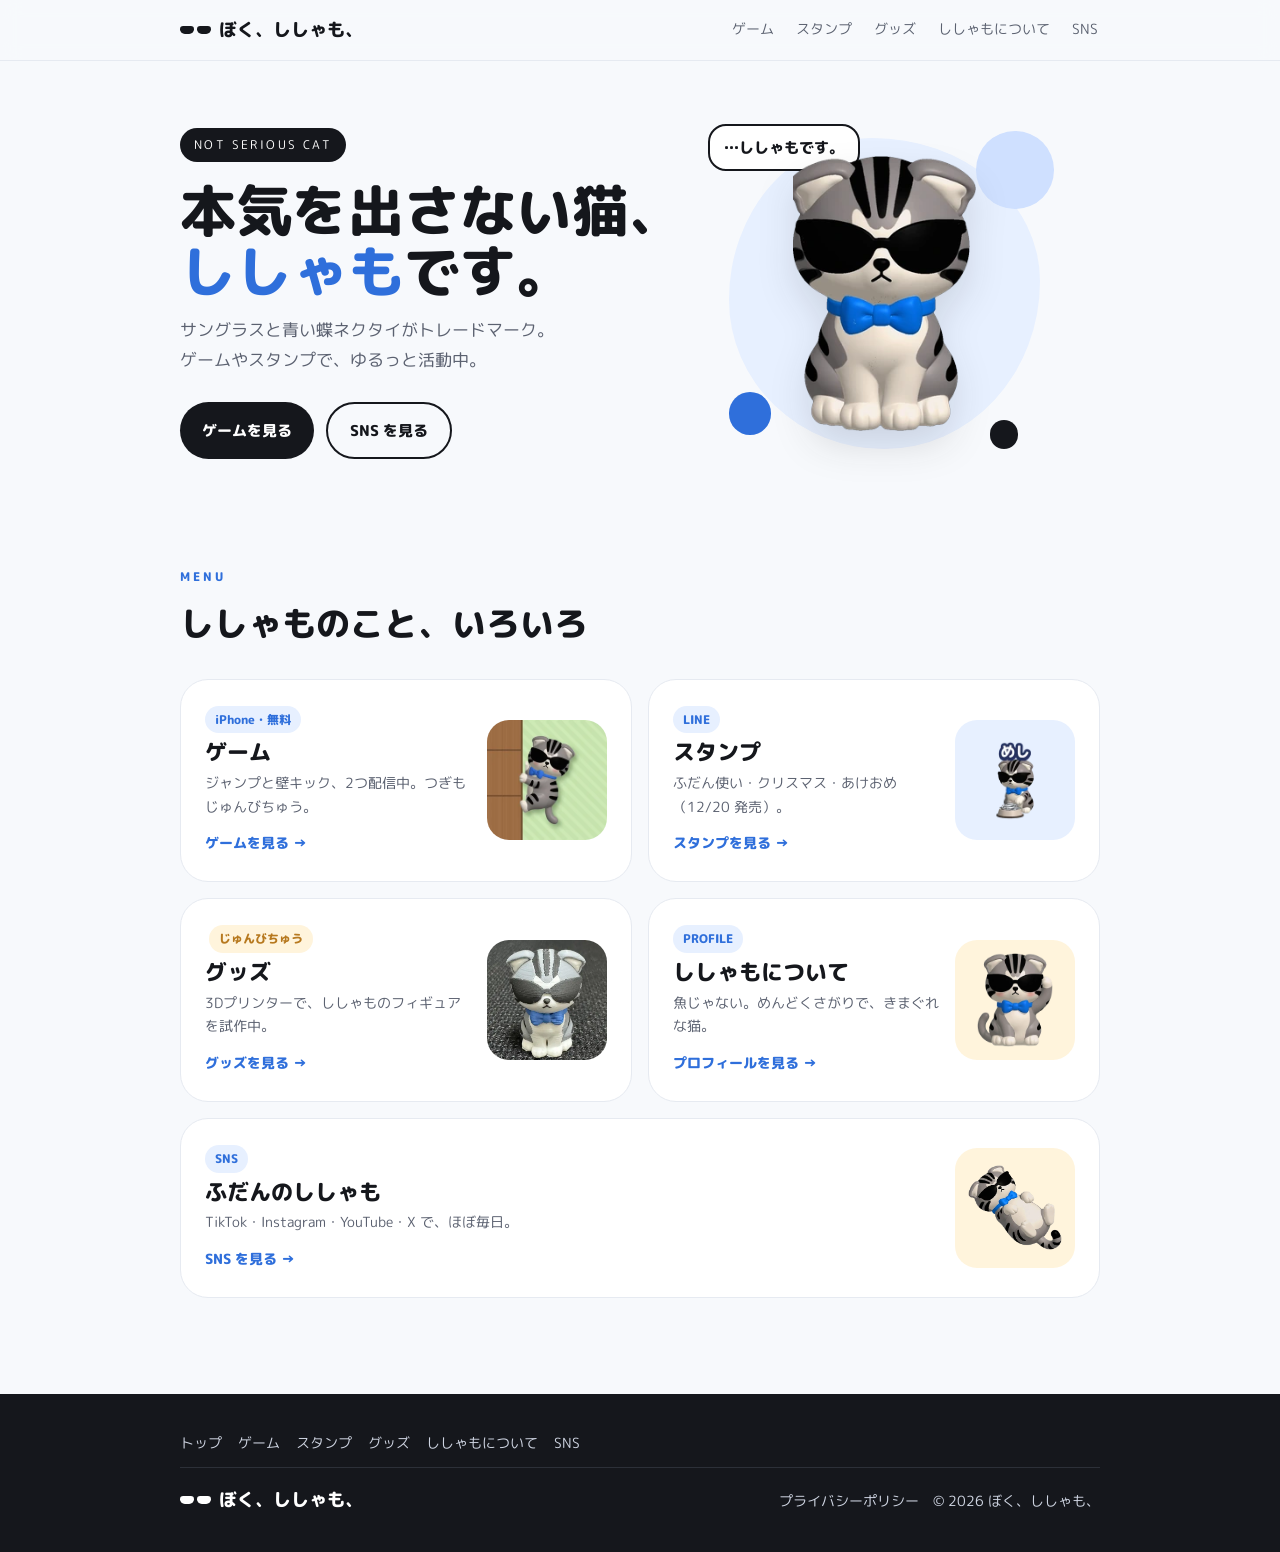
==== commit 18b60647: "Update index.html" ====
--- a/index.html
+++ b/index.html
@@ -19,7 +19,7 @@
 <body>
 <header class="nav"><div class="wrap">
   <a class="logo" href="./"><span class="glasses"><i></i><i></i></span>ぼく、ししゃも、</a>
-  <ul><li><a href="games.html">ゲーム</a></li><li><a href="stamps.html">スタンプ</a></li><li><a href="about.html">ししゃもについて</a></li><li><a href="sns.html">SNS</a></li></ul>
+  <ul><li><a href="games.html">ゲーム</a></li><li><a href="stamps.html">スタンプ</a></li><li><a href="goods.html">グッズ</a></li><li><a href="about.html">ししゃもについて</a></li><li><a href="sns.html">SNS</a></li></ul>
 </div></header>
 
 <section class="hero"><div class="wrap">
@@ -51,6 +51,10 @@
       <div><span class="tag">LINE</span><h3>スタンプ</h3><p>ふだん使い・クリスマス・あけおめ（12/20 発売）。</p><span class="go">スタンプを見る →</span></div>
       <div class="pic"><img src="stamp_st1_05.webp" alt=""></div>
     </a>
+    <a class="catc" href="goods.html">
+      <div><span class="tag soon">じゅんびちゅう</span><h3>グッズ</h3><p>3Dプリンターで、ししゃものフィギュアを試作中。</p><span class="go">グッズを見る →</span></div>
+      <div class="pic app"><img src="goods_figure.webp" alt=""></div>
+    </a>
     <a class="catc" href="about.html">
       <div><span class="tag">PROFILE</span><h3>ししゃもについて</h3><p>魚じゃない。めんどくさがりで、きまぐれな猫。</p><span class="go">プロフィールを見る →</span></div>
       <div class="pic cr"><img src="cat_shy.webp" alt=""></div>
@@ -63,7 +67,7 @@
 </div></section>
 
 <footer><div class="wrap">
-  <nav class="fnav"><a href="./">トップ</a><a href="games.html">ゲーム</a><a href="stamps.html">スタンプ</a><a href="about.html">ししゃもについて</a><a href="sns.html">SNS</a></nav>
+  <nav class="fnav"><a href="./">トップ</a><a href="games.html">ゲーム</a><a href="stamps.html">スタンプ</a><a href="goods.html">グッズ</a><a href="about.html">ししゃもについて</a><a href="sns.html">SNS</a></nav>
   <span class="logo"><span class="glasses"><i></i><i></i></span>ぼく、ししゃも、</span>
   <span><a href="https://claude.ai/artifact/ELdtpwJUZTx5S5JK9MBKFC" target="_blank" rel="noopener">プライバシーポリシー</a>　© 2026 ぼく、ししゃも、</span>
 </div></footer>
--- a/style.css
+++ b/style.css
@@ -118,3 +118,13 @@
 }
 @media(max-width:760px){.phead h1{font-size:27px}}
 @media(max-width:760px){.game.rev>.shots{order:1}}
+.goods{background:var(--card);border:1px solid var(--line);border-radius:28px;padding:28px;display:grid;grid-template-columns:.9fr 1.1fr;gap:28px;align-items:center}
+.goods .gph img{width:100%;border-radius:22px;display:block}
+.goods h3{font-size:22px;font-weight:800;line-height:1.35;margin:8px 0 4px}
+.goods p{color:var(--sub)}
+.goods .next{margin-top:18px;padding:16px 20px}.goods .next img{width:70px}
+.cats .catc:last-child{grid-column:1/-1}
+@media(max-width:760px){.goods{grid-template-columns:1fr;padding:22px}.nav ul{font-size:12.5px}.cats .catc:last-child{grid-column:auto}}
+.goods .gph{position:relative;padding:0 0 34px 0}
+.goods .gph img.sub{position:absolute;width:40%;right:-10px;bottom:0;border:5px solid #fff;box-shadow:0 10px 24px rgba(21,23,28,.18);transform:rotate(4deg)}
+@media(max-width:760px){.goods .gph{padding-bottom:40px}.goods .gph img.sub{right:-4px;width:42%}}
